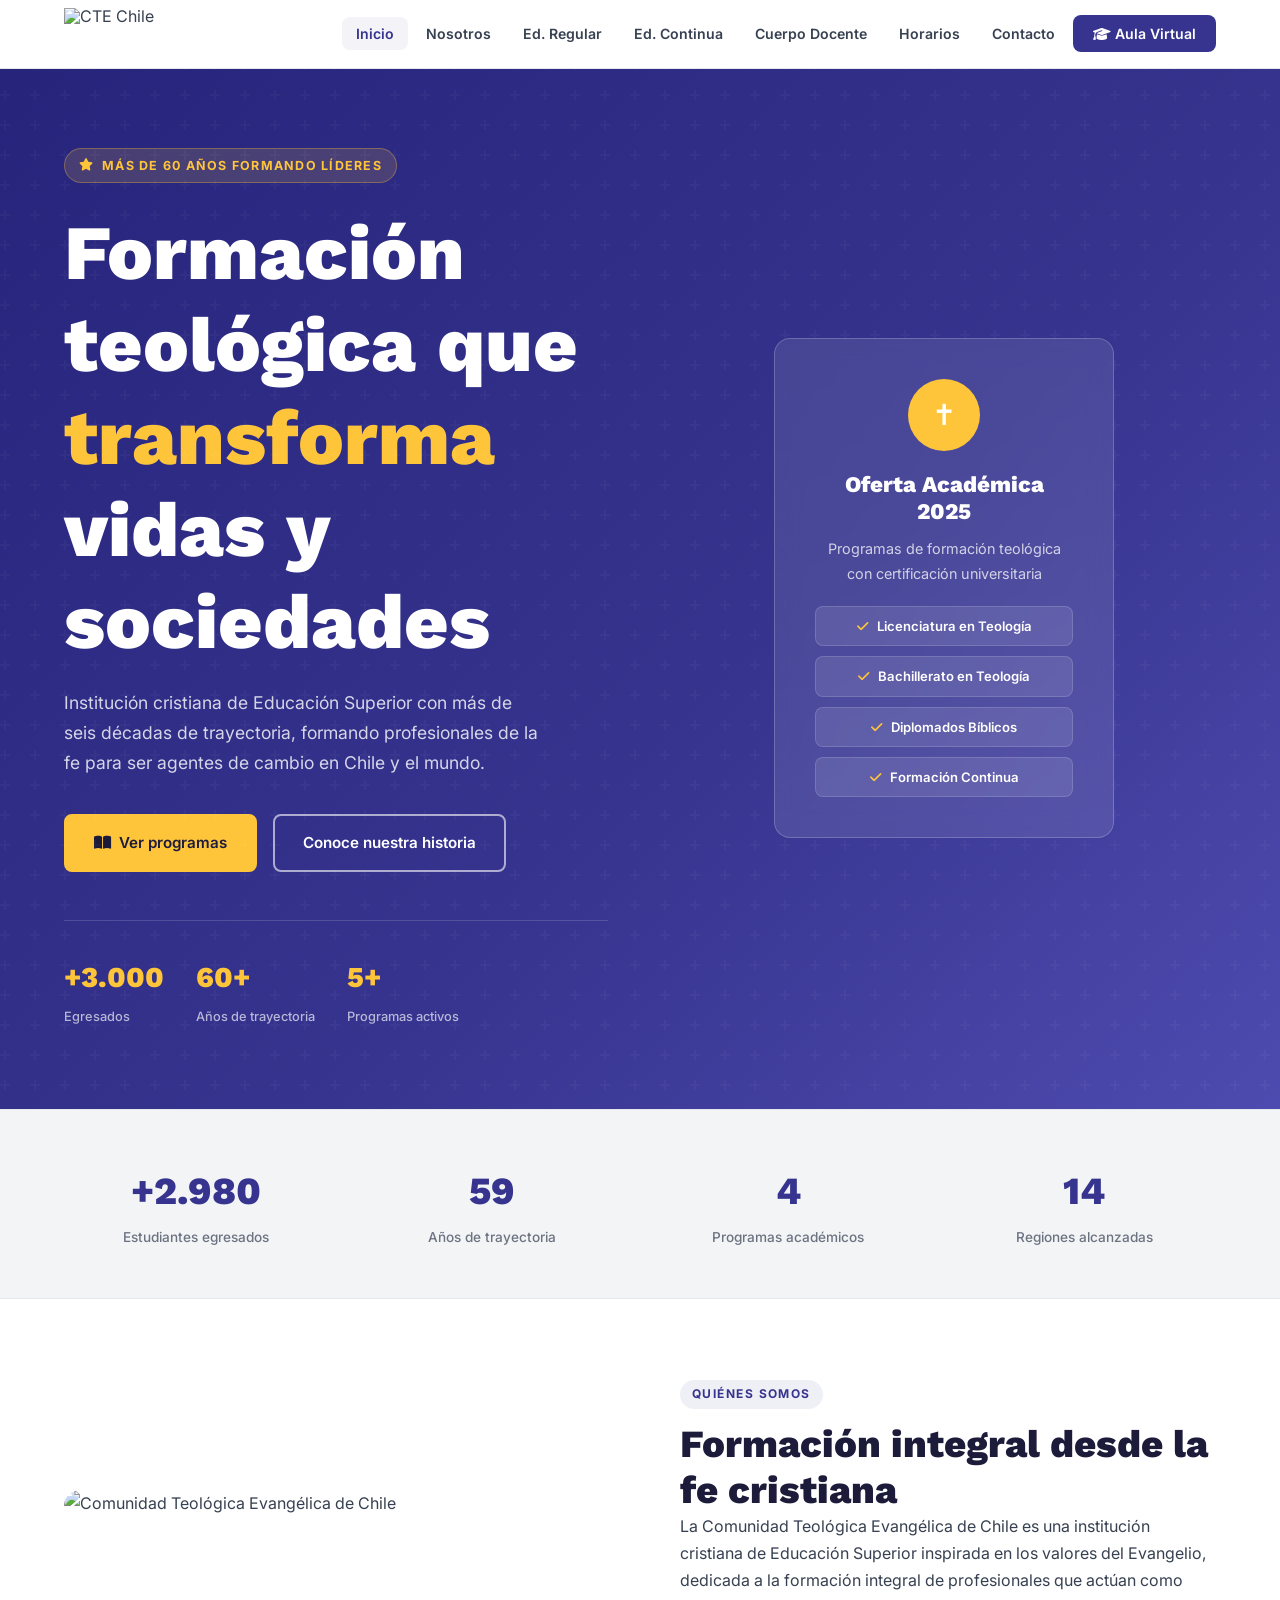
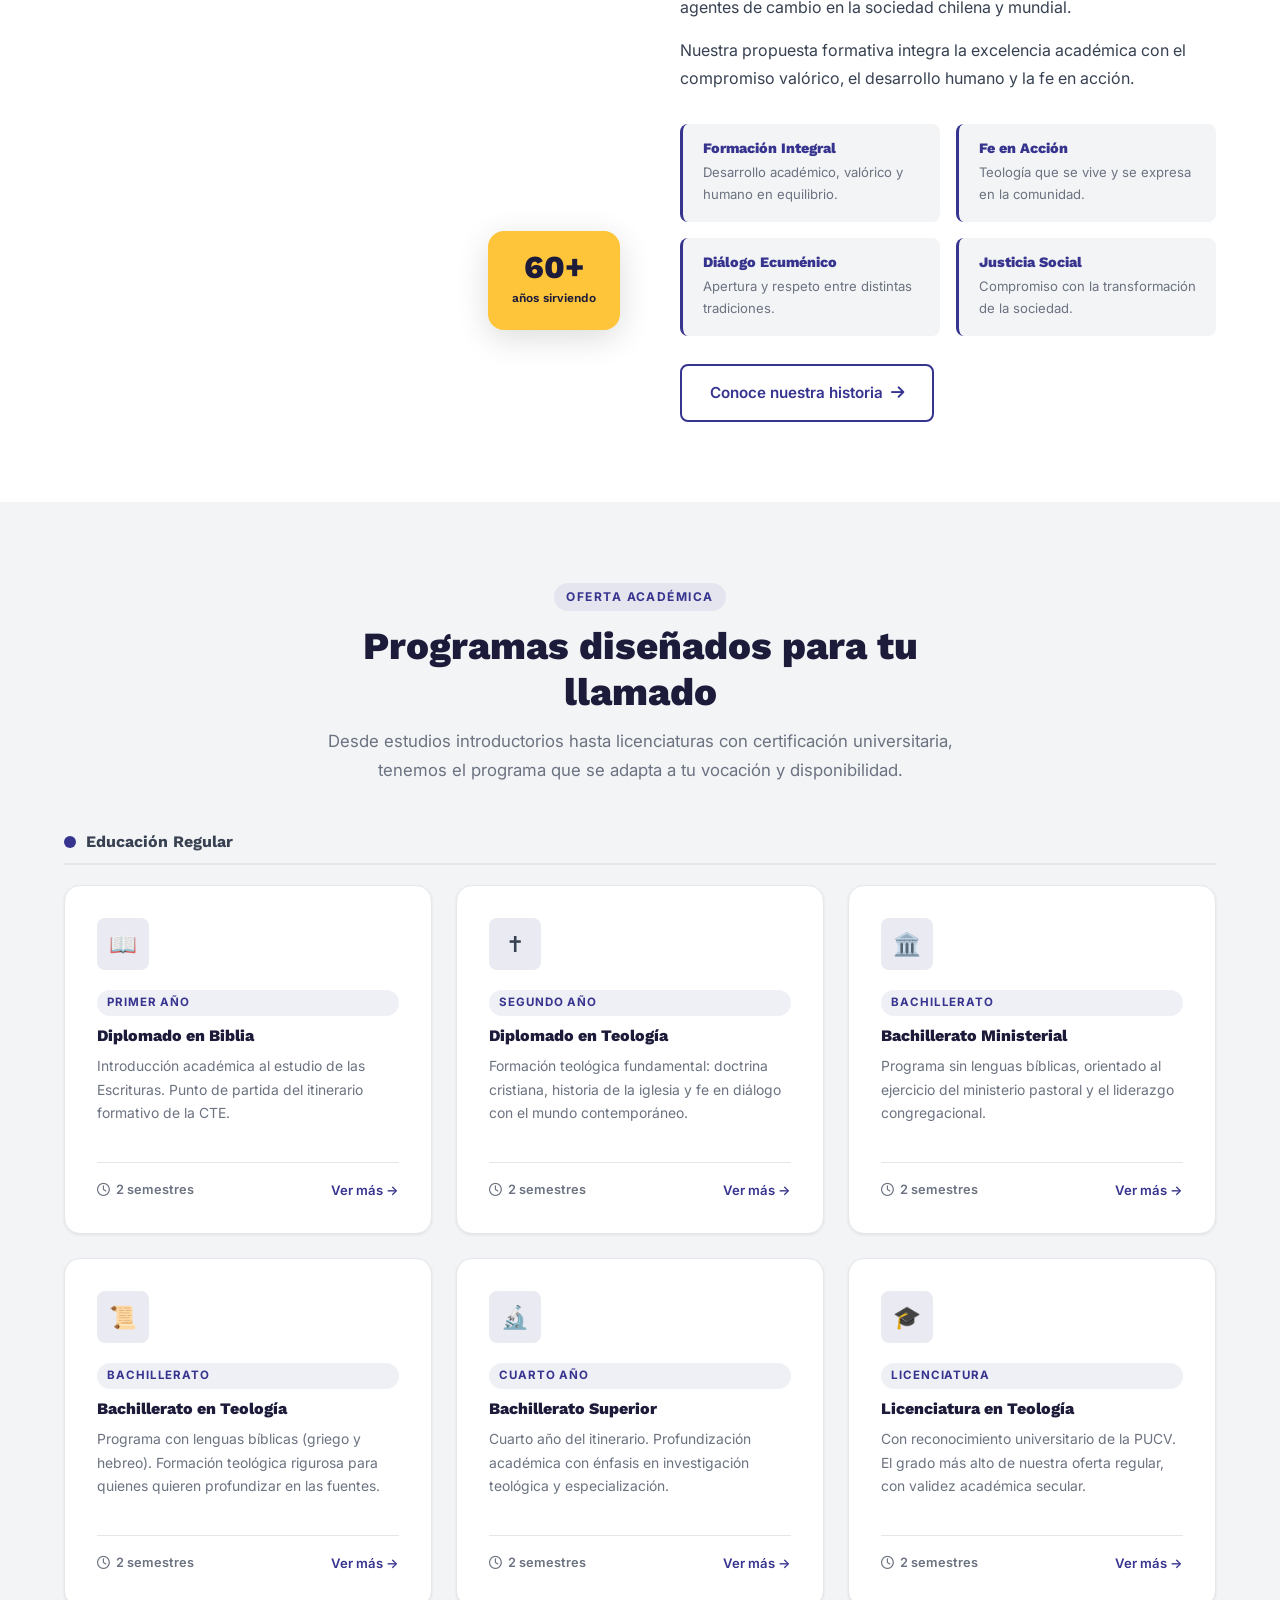
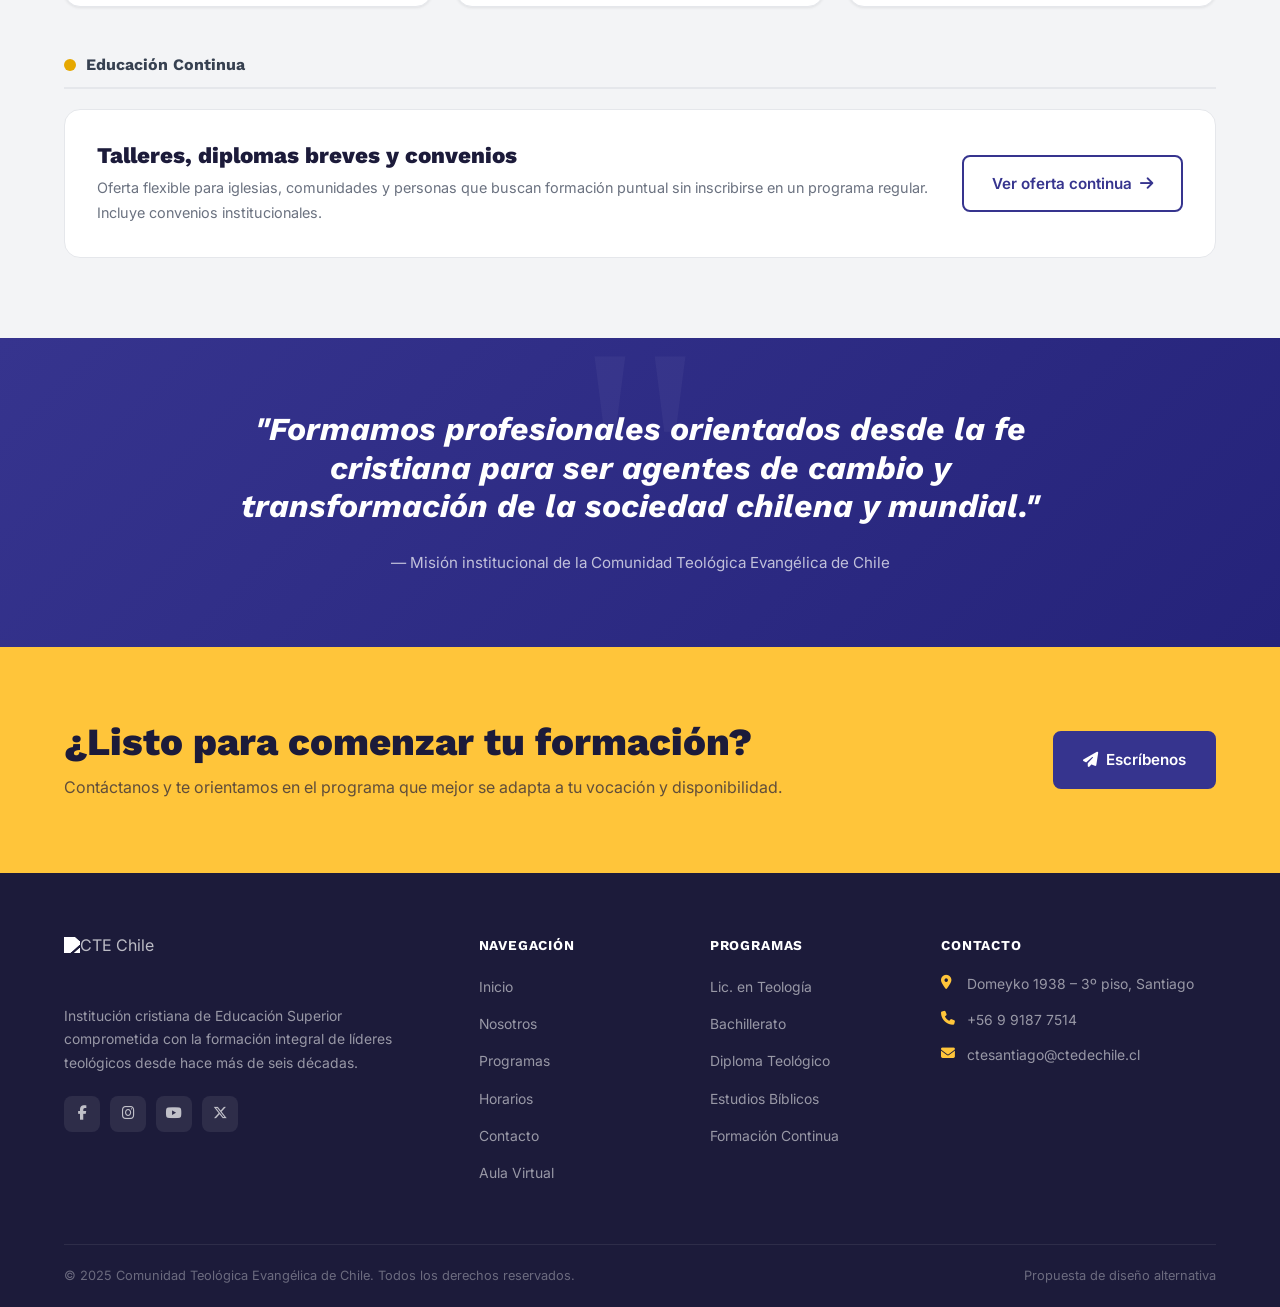
==== index.html @ 59718602 "Propuesta web CTE Chile — sitio completo multi-página" ====
<!DOCTYPE html>
<html lang="es">
<head>
  <meta charset="UTF-8">
  <meta name="viewport" content="width=device-width, initial-scale=1.0">
  <title>CTE Chile — Comunidad Teológica Evangélica de Chile</title>
  <meta name="description" content="Institución cristiana de Educación Superior con más de 60 años formando profesionales de la teología en Chile. Licenciaturas, bachilleratos y diplomados.">
  <link rel="preconnect" href="https://fonts.googleapis.com">
  <link rel="preconnect" href="https://fonts.gstatic.com" crossorigin>
  <link href="https://fonts.googleapis.com/css2?family=Work+Sans:wght@400;600;700;800&family=Inter:wght@400;500;600&display=swap" rel="stylesheet">
  <link rel="stylesheet" href="https://cdnjs.cloudflare.com/ajax/libs/font-awesome/6.5.0/css/all.min.css">
  <link rel="stylesheet" href="style.css">
</head>
<body>

  <!-- NAVBAR -->
  <nav class="navbar" id="navbar">
    <div class="container">
      <div class="navbar-inner">
        <a href="index.html" class="logo">
          <img src="https://ctedechile.cl/wp-content/uploads/2025/12/LOGO-CTE-HD-02.png" alt="CTE Chile" class="logo-img">
        </a>
        <ul class="nav-links" id="navLinks">
          <li><a href="index.html" class="active">Inicio</a></li>
          <li><a href="nosotros.html">Nosotros</a></li>
          <li><a href="programas.html">Ed. Regular</a></li>
          <li><a href="continua.html">Ed. Continua</a></li>
          <li><a href="docentes.html">Cuerpo Docente</a></li>
          <li><a href="horarios.html">Horarios</a></li>
          <li><a href="contacto.html">Contacto</a></li>
          <li><a href="#" class="nav-cta"><i class="fas fa-graduation-cap"></i> Aula Virtual</a></li>
        </ul>
        <button class="nav-toggle" id="navToggle" aria-label="Abrir menú">
          <span></span><span></span><span></span>
        </button>
      </div>
    </div>
  </nav>

  <!-- HERO -->
  <section class="hero">
    <div class="container">
      <div class="hero-inner">
        <div class="hero-content">
          <div class="hero-badge">
            <i class="fas fa-star"></i> Más de 60 años formando líderes
          </div>
          <h1>Formación teológica que <span>transforma</span> vidas y sociedades</h1>
          <p class="hero-desc">
            Institución cristiana de Educación Superior con más de seis décadas de trayectoria, formando profesionales de la fe para ser agentes de cambio en Chile y el mundo.
          </p>
          <div class="hero-actions">
            <a href="programas.html" class="btn btn-primary">
              <i class="fas fa-book-open"></i> Ver programas
            </a>
            <a href="nosotros.html" class="btn btn-outline">
              Conoce nuestra historia
            </a>
          </div>
          <div class="hero-stats">
            <div>
              <span class="hero-stat-value">+3.000</span>
              <span class="hero-stat-label">Egresados</span>
            </div>
            <div>
              <span class="hero-stat-value">60+</span>
              <span class="hero-stat-label">Años de trayectoria</span>
            </div>
            <div>
              <span class="hero-stat-value">5+</span>
              <span class="hero-stat-label">Programas activos</span>
            </div>
          </div>
        </div>
        <div class="hero-visual">
          <div class="hero-card">
            <div class="hero-card-icon">✝</div>
            <h3>Oferta Académica 2025</h3>
            <p>Programas de formación teológica con certificación universitaria</p>
            <div class="hero-card-programs">
              <span><i class="fas fa-check" style="color:var(--secondary);margin-right:6px"></i> Licenciatura en Teología</span>
              <span><i class="fas fa-check" style="color:var(--secondary);margin-right:6px"></i> Bachillerato en Teología</span>
              <span><i class="fas fa-check" style="color:var(--secondary);margin-right:6px"></i> Diplomados Bíblicos</span>
              <span><i class="fas fa-check" style="color:var(--secondary);margin-right:6px"></i> Formación Continua</span>
            </div>
          </div>
        </div>
      </div>
    </div>
  </section>

  <!-- STATS BAND -->
  <section class="stats-band">
    <div class="container">
      <div class="stats-grid">
        <div class="stat-item">
          <span class="stat-number" data-target="3000">0</span>
          <span class="stat-label">Estudiantes egresados</span>
        </div>
        <div class="stat-item">
          <span class="stat-number" data-target="60">0</span>
          <span class="stat-label">Años de trayectoria</span>
        </div>
        <div class="stat-item">
          <span class="stat-number" data-target="5">0</span>
          <span class="stat-label">Programas académicos</span>
        </div>
        <div class="stat-item">
          <span class="stat-number" data-target="15">0</span>
          <span class="stat-label">Regiones alcanzadas</span>
        </div>
      </div>
    </div>
  </section>

  <!-- NOSOTROS HOME -->
  <section class="section">
    <div class="container">
      <div class="about-grid">
        <div class="about-image">
          <img src="https://ctedechile.cl/wp-content/uploads/2024/07/1-copia.jpg" alt="Comunidad Teológica Evangélica de Chile" class="about-img-main">
          <div class="about-badge">
            <span>60+</span>
            <span>años sirviendo</span>
          </div>
        </div>
        <div class="about-content">
          <span class="section-label">Quiénes somos</span>
          <h2>Formación integral desde la fe cristiana</h2>
          <p>La Comunidad Teológica Evangélica de Chile es una institución cristiana de Educación Superior inspirada en los valores del Evangelio, dedicada a la formación integral de profesionales que actúan como agentes de cambio en la sociedad chilena y mundial.</p>
          <p>Nuestra propuesta formativa integra la excelencia académica con el compromiso valórico, el desarrollo humano y la fe en acción.</p>
          <div class="about-values">
            <div class="value-item">
              <h4>Formación Integral</h4>
              <p>Desarrollo académico, valórico y humano en equilibrio.</p>
            </div>
            <div class="value-item">
              <h4>Fe en Acción</h4>
              <p>Teología que se vive y se expresa en la comunidad.</p>
            </div>
            <div class="value-item">
              <h4>Diálogo Ecuménico</h4>
              <p>Apertura y respeto entre distintas tradiciones.</p>
            </div>
            <div class="value-item">
              <h4>Justicia Social</h4>
              <p>Compromiso con la transformación de la sociedad.</p>
            </div>
          </div>
          <a href="nosotros.html" class="btn btn-ghost" style="margin-top:28px">
            Conoce nuestra historia <i class="fas fa-arrow-right"></i>
          </a>
        </div>
      </div>
    </div>
  </section>

  <!-- PROGRAMAS HOME -->
  <section class="section programs-bg">
    <div class="container">
      <div class="section-header center">
        <span class="section-label">Oferta académica</span>
        <h2>Programas diseñados para tu llamado</h2>
        <p>Desde estudios introductorios hasta licenciaturas con certificación universitaria, tenemos el programa que se adapta a tu vocación y disponibilidad.</p>
      </div>
      <!-- Educación Regular -->
      <div style="display:flex;align-items:center;gap:10px;margin-bottom:20px;padding-bottom:12px;border-bottom:2px solid var(--gray-200)">
        <div style="width:12px;height:12px;background:var(--primary);border-radius:50%;flex-shrink:0"></div>
        <h3 style="font-size:1rem;font-weight:700;color:var(--gray-700);margin:0">Educación Regular</h3>
      </div>
      <div class="programs-grid" style="margin-bottom:48px">
        <div class="program-card">
          <div class="program-icon">📖</div>
          <span class="program-badge">Primer año</span>
          <h3>Diplomado en Biblia</h3>
          <p>Introducción académica al estudio de las Escrituras. Punto de partida del itinerario formativo de la CTE.</p>
          <div class="program-meta">
            <span class="program-duration"><i class="far fa-clock"></i> 2 semestres</span>
            <a href="programas.html" style="color:var(--primary);font-weight:600;font-size:.82rem">Ver más →</a>
          </div>
        </div>
        <div class="program-card">
          <div class="program-icon">✝</div>
          <span class="program-badge">Segundo año</span>
          <h3>Diplomado en Teología</h3>
          <p>Formación teológica fundamental: doctrina cristiana, historia de la iglesia y fe en diálogo con el mundo contemporáneo.</p>
          <div class="program-meta">
            <span class="program-duration"><i class="far fa-clock"></i> 2 semestres</span>
            <a href="programas.html" style="color:var(--primary);font-weight:600;font-size:.82rem">Ver más →</a>
          </div>
        </div>
        <div class="program-card">
          <div class="program-icon">🏛️</div>
          <span class="program-badge">Bachillerato</span>
          <h3>Bachillerato Ministerial</h3>
          <p>Programa sin lenguas bíblicas, orientado al ejercicio del ministerio pastoral y el liderazgo congregacional.</p>
          <div class="program-meta">
            <span class="program-duration"><i class="far fa-clock"></i> 2 semestres</span>
            <a href="programas.html" style="color:var(--primary);font-weight:600;font-size:.82rem">Ver más →</a>
          </div>
        </div>
        <div class="program-card">
          <div class="program-icon">📜</div>
          <span class="program-badge">Bachillerato</span>
          <h3>Bachillerato en Teología</h3>
          <p>Programa con lenguas bíblicas (griego y hebreo). Formación teológica rigurosa para quienes quieren profundizar en las fuentes.</p>
          <div class="program-meta">
            <span class="program-duration"><i class="far fa-clock"></i> 2 semestres</span>
            <a href="programas.html" style="color:var(--primary);font-weight:600;font-size:.82rem">Ver más →</a>
          </div>
        </div>
        <div class="program-card">
          <div class="program-icon">🔬</div>
          <span class="program-badge">Cuarto año</span>
          <h3>Bachillerato Superior</h3>
          <p>Cuarto año del itinerario. Profundización académica con énfasis en investigación teológica y especialización.</p>
          <div class="program-meta">
            <span class="program-duration"><i class="far fa-clock"></i> 2 semestres</span>
            <a href="programas.html" style="color:var(--primary);font-weight:600;font-size:.82rem">Ver más →</a>
          </div>
        </div>
        <div class="program-card">
          <div class="program-icon">🎓</div>
          <span class="program-badge">Licenciatura</span>
          <h3>Licenciatura en Teología</h3>
          <p>Con reconocimiento universitario de la PUCV. El grado más alto de nuestra oferta regular, con validez académica secular.</p>
          <div class="program-meta">
            <span class="program-duration"><i class="far fa-clock"></i> 2 semestres</span>
            <a href="programas.html" style="color:var(--primary);font-weight:600;font-size:.82rem">Ver más →</a>
          </div>
        </div>
      </div>

      <!-- Educación Continua -->
      <div style="display:flex;align-items:center;gap:10px;margin-bottom:20px;padding-bottom:12px;border-bottom:2px solid var(--gray-200)">
        <div style="width:12px;height:12px;background:var(--secondary-dark);border-radius:50%;flex-shrink:0"></div>
        <h3 style="font-size:1rem;font-weight:700;color:var(--gray-700);margin:0">Educación Continua</h3>
      </div>
      <div style="background:var(--white);border:1px solid var(--gray-200);border-radius:var(--radius-lg);padding:32px;display:flex;align-items:center;justify-content:space-between;gap:32px;flex-wrap:wrap">
        <div style="flex:1;min-width:240px">
          <h3 style="margin-bottom:8px">Talleres, diplomas breves y convenios</h3>
          <p style="color:var(--gray-500);font-size:.9rem;margin:0">Oferta flexible para iglesias, comunidades y personas que buscan formación puntual sin inscribirse en un programa regular. Incluye convenios institucionales.</p>
        </div>
        <a href="continua.html" class="btn btn-ghost" style="white-space:nowrap;flex-shrink:0">Ver oferta continua <i class="fas fa-arrow-right"></i></a>
      </div>
    </div>
  </section>

  <!-- MISSION STRIP -->
  <section class="mission-strip">
    <div class="container">
      <h2>"Formamos profesionales orientados desde la fe cristiana para ser agentes de cambio y transformación de la sociedad chilena y mundial."</h2>
      <p>— Misión institucional de la Comunidad Teológica Evangélica de Chile</p>
    </div>
  </section>

  <!-- CONTACT CTA -->
  <section class="contact-cta">
    <div class="container">
      <div class="contact-cta-inner">
        <div>
          <h2>¿Listo para comenzar tu formación?</h2>
          <p>Contáctanos y te orientamos en el programa que mejor se adapta a tu vocación y disponibilidad.</p>
        </div>
        <a href="contacto.html" class="btn btn-primary">
          <i class="fas fa-paper-plane"></i> Escríbenos
        </a>
      </div>
    </div>
  </section>

  <!-- FOOTER -->
  <footer class="footer">
    <div class="container">
      <div class="footer-grid">
        <div>
          <div class="footer-logo logo">
            <img src="https://ctedechile.cl/wp-content/uploads/2025/12/LOGO-CTE-HD-02.png" alt="CTE Chile" class="logo-img">
          </div>
          <p class="footer-desc">Institución cristiana de Educación Superior comprometida con la formación integral de líderes teológicos desde hace más de seis décadas.</p>
          <div class="footer-socials">
            <a href="#" aria-label="Facebook"><i class="fab fa-facebook-f"></i></a>
            <a href="#" aria-label="Instagram"><i class="fab fa-instagram"></i></a>
            <a href="#" aria-label="YouTube"><i class="fab fa-youtube"></i></a>
            <a href="#" aria-label="Twitter/X"><i class="fab fa-x-twitter"></i></a>
          </div>
        </div>
        <div>
          <h4>Navegación</h4>
          <ul class="footer-links">
            <li><a href="index.html">Inicio</a></li>
            <li><a href="nosotros.html">Nosotros</a></li>
            <li><a href="programas.html">Programas</a></li>
            <li><a href="horarios.html">Horarios</a></li>
          <li><a href="contacto.html">Contacto</a></li>
            <li><a href="#">Aula Virtual</a></li>
          </ul>
        </div>
        <div>
          <h4>Programas</h4>
          <ul class="footer-links">
            <li><a href="programas.html">Lic. en Teología</a></li>
            <li><a href="programas.html">Bachillerato</a></li>
            <li><a href="programas.html">Diploma Teológico</a></li>
            <li><a href="programas.html">Estudios Bíblicos</a></li>
            <li><a href="programas.html">Formación Continua</a></li>
          </ul>
        </div>
        <div>
          <h4>Contacto</h4>
          <ul class="footer-contact">
            <li><i class="fas fa-map-marker-alt"></i> Domeyko 1938 – 3º piso, Santiago</li>
            <li><i class="fas fa-phone"></i> +56 9 9187 7514</li>
            <li><i class="fas fa-envelope"></i> ctesantiago@ctedechile.cl</li>
          </ul>
        </div>
      </div>
      <div class="footer-bottom">
        <span>© 2025 Comunidad Teológica Evangélica de Chile. Todos los derechos reservados.</span>
        <span>Propuesta de diseño alternativa</span>
      </div>
    </div>
  </footer>

  <script src="script.js"></script>
</body>
</html>
---- style.css ----
/* ============================================================
   CTE Chile — Propuesta Alternativa de Diseño
   Paleta: Azul institucional + Amarillo + Neutros
   ============================================================ */

:root {
  --primary:     #36348E;
  --primary-dark:#25237a;
  --primary-light:#4e4bb0;
  --secondary:   #FFC53A;
  --secondary-dark:#e6a800;
  --accent:      #B7D8EF;
  --dark:        #1C1B3A;
  --gray-900:    #111827;
  --gray-700:    #374151;
  --gray-500:    #6B7280;
  --gray-200:    #E5E7EB;
  --gray-100:    #F3F4F6;
  --white:       #FFFFFF;
  --font-heading:'Work Sans', sans-serif;
  --font-body:   'Inter', sans-serif;
  --radius:      8px;
  --radius-lg:   16px;
  --shadow-sm:   0 1px 3px rgba(0,0,0,.08);
  --shadow:      0 4px 16px rgba(0,0,0,.10);
  --shadow-lg:   0 8px 32px rgba(0,0,0,.14);
  --transition:  .25s ease;
  --max-width:   1200px;
}

/* ── Reset ── */
*, *::before, *::after { box-sizing: border-box; margin: 0; padding: 0; }
html { scroll-behavior: smooth; font-size: 16px; }
body {
  font-family: var(--font-body);
  color: var(--gray-700);
  line-height: 1.7;
  background: var(--white);
}
img { display: block; max-width: 100%; height: auto; }
a { color: inherit; text-decoration: none; }
ul { list-style: none; }

/* ── Typography ── */
h1, h2, h3, h4 {
  font-family: var(--font-heading);
  font-weight: 800;
  color: var(--dark);
  line-height: 1.2;
}
h1 { font-size: clamp(2.8rem, 6vw, 4.8rem); }
h2 { font-size: clamp(1.6rem, 3.5vw, 2.4rem); }
h3 { font-size: clamp(1.1rem, 2vw, 1.4rem); }

p { margin-bottom: 1rem; }
p:last-child { margin-bottom: 0; }

/* ── Layout ── */
.container {
  width: 90%;
  max-width: var(--max-width);
  margin-inline: auto;
}
.section { padding: 80px 0; }
.section-sm { padding: 48px 0; }
.section-label {
  display: inline-block;
  font-size: .75rem;
  font-weight: 700;
  letter-spacing: .12em;
  text-transform: uppercase;
  color: var(--primary);
  background: rgba(54,52,142,.08);
  padding: 4px 12px;
  border-radius: 99px;
  margin-bottom: 12px;
}
.section-header { max-width: 640px; margin-bottom: 48px; }
.section-header.center { text-align: center; margin-inline: auto; }
.section-header p { color: var(--gray-500); font-size: 1.05rem; margin-top: 12px; }

/* ── Buttons ── */
.btn {
  display: inline-flex;
  align-items: center;
  gap: 8px;
  padding: 14px 28px;
  border-radius: var(--radius);
  font-family: var(--font-body);
  font-weight: 600;
  font-size: .95rem;
  cursor: pointer;
  border: 2px solid transparent;
  transition: var(--transition);
  text-decoration: none;
}
.btn-primary {
  background: var(--secondary);
  color: var(--dark);
  border-color: var(--secondary);
}
.btn-primary:hover {
  background: var(--secondary-dark);
  border-color: var(--secondary-dark);
  transform: translateY(-2px);
  box-shadow: var(--shadow);
}
.btn-outline {
  background: transparent;
  color: var(--white);
  border-color: rgba(255,255,255,.6);
}
.btn-outline:hover {
  background: rgba(255,255,255,.1);
  border-color: var(--white);
}
.btn-ghost {
  background: transparent;
  color: var(--primary);
  border-color: var(--primary);
}
.btn-ghost:hover {
  background: var(--primary);
  color: var(--white);
}

/* ── Logo imagen ── */
.logo-img { height: 52px; width: auto; display: block; }
.footer .logo-img { filter: brightness(0) invert(1); height: 52px; }

/* ── Navbar ── */
.navbar {
  position: fixed;
  top: 0; left: 0; right: 0;
  z-index: 1000;
  background: var(--white);
  border-bottom: 1px solid var(--gray-200);
  transition: box-shadow var(--transition);
}
.navbar.scrolled { box-shadow: var(--shadow); }
.navbar-inner {
  display: flex;
  align-items: center;
  justify-content: space-between;
  height: 68px;
  gap: 24px;
}
.logo {
  display: flex;
  flex-direction: column;
  line-height: 1.1;
}
.logo-abbr {
  font-family: var(--font-heading);
  font-weight: 800;
  font-size: 1.3rem;
  color: var(--primary);
}
.logo-full {
  font-size: .65rem;
  font-weight: 600;
  color: var(--gray-500);
  letter-spacing: .04em;
}
.nav-links {
  display: flex;
  align-items: center;
  gap: 4px;
}
.nav-links a {
  font-size: .88rem;
  font-weight: 600;
  color: var(--gray-700);
  padding: 8px 14px;
  border-radius: var(--radius);
  transition: var(--transition);
  position: relative;
}
.nav-links a:hover,
.nav-links a.active {
  color: var(--primary);
  background: rgba(54,52,142,.06);
}
.nav-cta {
  background: var(--primary);
  color: var(--white) !important;
  padding: 10px 20px !important;
  border-radius: var(--radius) !important;
}
.nav-cta:hover {
  background: var(--primary-dark) !important;
}
.nav-toggle {
  display: none;
  flex-direction: column;
  gap: 5px;
  cursor: pointer;
  padding: 4px;
  background: none;
  border: none;
}
.nav-toggle span {
  display: block;
  width: 24px;
  height: 2px;
  background: var(--dark);
  border-radius: 2px;
  transition: var(--transition);
}

/* ── Hero ── */
.hero {
  min-height: 100vh;
  display: flex;
  align-items: center;
  background: linear-gradient(135deg, var(--primary-dark) 0%, var(--primary) 60%, var(--primary-light) 100%);
  position: relative;
  overflow: hidden;
  padding-top: 68px;
}
.hero::before {
  content: '';
  position: absolute;
  inset: 0;
  background: url("data:image/svg+xml,%3Csvg width='60' height='60' viewBox='0 0 60 60' xmlns='http://www.w3.org/2000/svg'%3E%3Cg fill='none' fill-rule='evenodd'%3E%3Cg fill='%23ffffff' fill-opacity='0.03'%3E%3Cpath d='M36 34v-4h-2v4h-4v2h4v4h2v-4h4v-2h-4zm0-30V0h-2v4h-4v2h4v4h2V6h4V4h-4zM6 34v-4H4v4H0v2h4v4h2v-4h4v-2H6zM6 4V0H4v4H0v2h4v4h2V6h4V4H6z'/%3E%3C/g%3E%3C/g%3E%3C/svg%3E");
}
.hero-inner {
  display: grid;
  grid-template-columns: 1fr 1fr;
  gap: 64px;
  align-items: center;
  padding: 80px 0;
}
.hero-badge {
  display: inline-flex;
  align-items: center;
  gap: 8px;
  background: rgba(255,197,58,.15);
  border: 1px solid rgba(255,197,58,.3);
  color: var(--secondary);
  font-size: .78rem;
  font-weight: 700;
  letter-spacing: .1em;
  text-transform: uppercase;
  padding: 6px 14px;
  border-radius: 99px;
  margin-bottom: 24px;
}
.hero h1 { color: var(--white); margin-bottom: 20px; }
.hero h1 span { color: var(--secondary); }
.hero-desc {
  color: rgba(255,255,255,.8);
  font-size: 1.1rem;
  margin-bottom: 36px;
  max-width: 480px;
}
.hero-actions { display: flex; gap: 16px; flex-wrap: wrap; }
.hero-stats {
  display: flex;
  gap: 32px;
  margin-top: 48px;
  padding-top: 32px;
  border-top: 1px solid rgba(255,255,255,.15);
}
.hero-stat-value {
  font-family: var(--font-heading);
  font-weight: 800;
  font-size: 1.8rem;
  color: var(--secondary);
  display: block;
}
.hero-stat-label {
  font-size: .8rem;
  color: rgba(255,255,255,.65);
  font-weight: 500;
}
.hero-visual {
  display: flex;
  justify-content: center;
  align-items: center;
}
.hero-card {
  background: rgba(255,255,255,.1);
  backdrop-filter: blur(12px);
  border: 1px solid rgba(255,255,255,.2);
  border-radius: var(--radius-lg);
  padding: 40px;
  text-align: center;
  color: var(--white);
  max-width: 340px;
  width: 100%;
}
.hero-card-icon {
  width: 72px;
  height: 72px;
  background: var(--secondary);
  border-radius: 50%;
  display: flex;
  align-items: center;
  justify-content: center;
  margin: 0 auto 20px;
  font-size: 1.8rem;
}
.hero-card h3 { color: var(--white); margin-bottom: 12px; }
.hero-card p { color: rgba(255,255,255,.75); font-size: .9rem; }
.hero-card-programs {
  display: flex;
  flex-direction: column;
  gap: 10px;
  margin-top: 20px;
}
.hero-card-programs span {
  background: rgba(255,255,255,.1);
  padding: 8px 14px;
  border-radius: var(--radius);
  font-size: .82rem;
  font-weight: 600;
  border: 1px solid rgba(255,255,255,.15);
}

/* ── Stats band ── */
.stats-band {
  background: var(--gray-100);
  padding: 48px 0;
  border-top: 1px solid var(--gray-200);
  border-bottom: 1px solid var(--gray-200);
}
.stats-grid {
  display: grid;
  grid-template-columns: repeat(4, 1fr);
  gap: 32px;
  text-align: center;
}
.stat-item {}
.stat-number {
  font-family: var(--font-heading);
  font-weight: 800;
  font-size: 2.4rem;
  color: var(--primary);
  display: block;
}
.stat-label { font-size: .85rem; color: var(--gray-500); font-weight: 500; }

/* ── About / Nosotros ── */
.about-grid {
  display: grid;
  grid-template-columns: 1fr 1fr;
  gap: 80px;
  align-items: center;
}
.about-image {
  position: relative;
}
.about-img-main {
  width: 100%;
  border-radius: var(--radius-lg);
  object-fit: cover;
  height: 420px;
  display: block;
}
.about-badge {
  position: absolute;
  bottom: -20px;
  right: -20px;
  background: var(--secondary);
  color: var(--dark);
  padding: 20px 24px;
  border-radius: var(--radius-lg);
  font-family: var(--font-heading);
  font-weight: 800;
  box-shadow: var(--shadow-lg);
  text-align: center;
}
.about-badge span:first-child {
  display: block;
  font-size: 2rem;
  line-height: 1;
}
.about-badge span:last-child { font-size: .75rem; font-weight: 600; }
.about-values {
  display: grid;
  grid-template-columns: 1fr 1fr;
  gap: 16px;
  margin-top: 32px;
}
.value-item {
  background: var(--gray-100);
  padding: 16px 20px;
  border-radius: var(--radius);
  border-left: 3px solid var(--primary);
}
.value-item h4 {
  font-size: .9rem;
  color: var(--primary);
  margin-bottom: 4px;
}
.value-item p { font-size: .82rem; color: var(--gray-500); margin: 0; }

/* ── Programs ── */
.programs-bg { background: var(--gray-100); }
.programs-grid {
  display: grid;
  grid-template-columns: repeat(3, 1fr);
  gap: 24px;
}
.program-card {
  background: var(--white);
  border-radius: var(--radius-lg);
  padding: 32px;
  box-shadow: var(--shadow-sm);
  border: 1px solid var(--gray-200);
  transition: var(--transition);
  display: flex;
  flex-direction: column;
}
.program-card:hover {
  box-shadow: var(--shadow-lg);
  transform: translateY(-4px);
  border-color: var(--primary);
}
.program-icon {
  width: 52px;
  height: 52px;
  background: rgba(54,52,142,.1);
  border-radius: var(--radius);
  display: flex;
  align-items: center;
  justify-content: center;
  font-size: 1.4rem;
  margin-bottom: 20px;
}
.program-badge {
  font-size: .72rem;
  font-weight: 700;
  letter-spacing: .08em;
  text-transform: uppercase;
  color: var(--primary);
  background: rgba(54,52,142,.08);
  padding: 3px 10px;
  border-radius: 99px;
  display: inline-block;
  margin-bottom: 10px;
}
.program-card h3 { font-size: 1rem; margin-bottom: 10px; }
.program-card p { font-size: .87rem; color: var(--gray-500); flex: 1; }
.program-meta {
  margin-top: 20px;
  padding-top: 16px;
  border-top: 1px solid var(--gray-200);
  display: flex;
  align-items: center;
  justify-content: space-between;
  font-size: .8rem;
  color: var(--gray-500);
}
.program-duration {
  display: flex;
  align-items: center;
  gap: 6px;
  font-weight: 600;
}

/* ── Mission strip ── */
.mission-strip {
  background: linear-gradient(135deg, var(--primary) 0%, var(--primary-dark) 100%);
  padding: 72px 0;
  text-align: center;
  position: relative;
  overflow: hidden;
}
.mission-strip::before {
  content: '"';
  position: absolute;
  top: -40px;
  left: 50%;
  transform: translateX(-50%);
  font-size: 20rem;
  color: rgba(255,255,255,.04);
  font-family: Georgia, serif;
  line-height: 1;
}
.mission-strip h2 {
  color: var(--white);
  font-size: clamp(1.3rem, 3vw, 2rem);
  max-width: 800px;
  margin: 0 auto 24px;
  font-weight: 700;
  font-style: italic;
  position: relative;
}
.mission-strip p {
  color: rgba(255,255,255,.7);
  font-size: .95rem;
  position: relative;
}

/* ── Contact CTA ── */
.contact-cta {
  background: var(--secondary);
  padding: 72px 0;
}
.contact-cta-inner {
  display: flex;
  align-items: center;
  justify-content: space-between;
  gap: 32px;
}
.contact-cta h2 { color: var(--dark); margin-bottom: 8px; }
.contact-cta p { color: rgba(28,27,58,.7); margin: 0; }
.contact-cta .btn-primary {
  background: var(--primary);
  border-color: var(--primary);
  color: var(--white);
  white-space: nowrap;
  flex-shrink: 0;
}
.contact-cta .btn-primary:hover {
  background: var(--primary-dark);
  border-color: var(--primary-dark);
}

/* ── Footer ── */
.footer {
  background: var(--dark);
  color: rgba(255,255,255,.7);
  padding: 64px 0 0;
}
.footer-grid {
  display: grid;
  grid-template-columns: 2fr 1fr 1fr 1.5fr;
  gap: 48px;
  padding-bottom: 48px;
}
.footer-logo .logo-abbr { color: var(--secondary); font-size: 1.6rem; }
.footer-logo .logo-full { color: rgba(255,255,255,.5); }
.footer-desc {
  font-size: .87rem;
  line-height: 1.7;
  margin-top: 16px;
  color: rgba(255,255,255,.55);
}
.footer-socials {
  display: flex;
  gap: 10px;
  margin-top: 20px;
}
.footer-socials a {
  width: 36px;
  height: 36px;
  background: rgba(255,255,255,.08);
  border-radius: var(--radius);
  display: flex;
  align-items: center;
  justify-content: center;
  font-size: .9rem;
  transition: var(--transition);
}
.footer-socials a:hover {
  background: var(--secondary);
  color: var(--dark);
}
.footer h4 {
  color: var(--white);
  font-size: .85rem;
  font-weight: 700;
  letter-spacing: .06em;
  text-transform: uppercase;
  margin-bottom: 20px;
}
.footer-links li { margin-bottom: 10px; }
.footer-links a {
  font-size: .87rem;
  color: rgba(255,255,255,.55);
  transition: var(--transition);
}
.footer-links a:hover { color: var(--secondary); }
.footer-contact li {
  display: flex;
  gap: 10px;
  font-size: .87rem;
  margin-bottom: 12px;
  color: rgba(255,255,255,.55);
}
.footer-contact i { color: var(--secondary); width: 16px; margin-top: 3px; flex-shrink: 0; }
.footer-bottom {
  border-top: 1px solid rgba(255,255,255,.08);
  padding: 20px 0;
  display: flex;
  align-items: center;
  justify-content: space-between;
  font-size: .8rem;
  color: rgba(255,255,255,.35);
}

/* ── Inner page hero ── */
.page-hero {
  background: linear-gradient(135deg, var(--primary-dark) 0%, var(--primary) 100%);
  padding: 120px 0 64px;
  text-align: center;
  position: relative;
  overflow: hidden;
}
.page-hero::before {
  content: '';
  position: absolute;
  inset: 0;
  background: url("data:image/svg+xml,%3Csvg width='60' height='60' viewBox='0 0 60 60' xmlns='http://www.w3.org/2000/svg'%3E%3Cg fill='none' fill-rule='evenodd'%3E%3Cg fill='%23ffffff' fill-opacity='0.03'%3E%3Cpath d='M36 34v-4h-2v4h-4v2h4v4h2v-4h4v-2h-4zm0-30V0h-2v4h-4v2h4v4h2V6h4V4h-4zM6 34v-4H4v4H0v2h4v4h2v-4h4v-2H6zM6 4V0H4v4H0v2h4v4h2V6h4V4H6z'/%3E%3C/g%3E%3C/g%3E%3C/svg%3E");
}
.page-hero h1 { color: var(--white); position: relative; }
.page-hero p { color: rgba(255,255,255,.75); max-width: 560px; margin: 16px auto 0; position: relative; }
.breadcrumb {
  display: flex;
  align-items: center;
  justify-content: center;
  gap: 8px;
  font-size: .82rem;
  color: rgba(255,255,255,.5);
  margin-bottom: 16px;
  position: relative;
}
.breadcrumb a { color: var(--secondary); }
.breadcrumb span { color: rgba(255,255,255,.3); }

/* ── Contacto form ── */
.contact-grid {
  display: grid;
  grid-template-columns: 1fr 1.6fr;
  gap: 64px;
  align-items: start;
}
.contact-info-item {
  display: flex;
  gap: 16px;
  margin-bottom: 28px;
}
.contact-info-icon {
  width: 44px;
  height: 44px;
  background: rgba(54,52,142,.1);
  border-radius: var(--radius);
  display: flex;
  align-items: center;
  justify-content: center;
  color: var(--primary);
  flex-shrink: 0;
}
.contact-info-icon i { font-size: 1rem; }
.contact-info-text h4 { font-size: .9rem; color: var(--dark); margin-bottom: 4px; }
.contact-info-text p { font-size: .87rem; color: var(--gray-500); margin: 0; }
.form-card {
  background: var(--white);
  border-radius: var(--radius-lg);
  padding: 40px;
  box-shadow: var(--shadow-lg);
  border: 1px solid var(--gray-200);
}
.form-row { display: grid; grid-template-columns: 1fr 1fr; gap: 16px; }
.form-group { margin-bottom: 20px; }
.form-group label {
  display: block;
  font-size: .83rem;
  font-weight: 600;
  color: var(--gray-700);
  margin-bottom: 6px;
}
.form-group input,
.form-group select,
.form-group textarea {
  width: 100%;
  padding: 12px 16px;
  border: 1.5px solid var(--gray-200);
  border-radius: var(--radius);
  font-family: var(--font-body);
  font-size: .9rem;
  color: var(--gray-900);
  background: var(--white);
  transition: var(--transition);
  outline: none;
}
.form-group input:focus,
.form-group select:focus,
.form-group textarea:focus {
  border-color: var(--primary);
  box-shadow: 0 0 0 3px rgba(54,52,142,.1);
}
.form-group textarea { resize: vertical; min-height: 130px; }
.form-submit { width: 100%; justify-content: center; }

/* ── Nosotros page extras ── */
.team-grid {
  display: grid;
  grid-template-columns: repeat(3, 1fr);
  gap: 24px;
}
.team-card {
  text-align: center;
  padding: 32px 24px;
  background: var(--white);
  border-radius: var(--radius-lg);
  border: 1px solid var(--gray-200);
  transition: var(--transition);
}
.team-card:hover {
  box-shadow: var(--shadow);
  border-color: var(--accent);
}
.team-avatar {
  width: 80px;
  height: 80px;
  background: linear-gradient(135deg, var(--primary), var(--primary-light));
  border-radius: 50%;
  display: flex;
  align-items: center;
  justify-content: center;
  color: var(--white);
  font-size: 1.6rem;
  margin: 0 auto 16px;
}
.team-card h3 { font-size: 1rem; margin-bottom: 4px; }
.team-card p { font-size: .82rem; color: var(--gray-500); margin: 0; }
.team-role {
  font-size: .75rem;
  font-weight: 700;
  color: var(--primary);
  background: rgba(54,52,142,.08);
  padding: 3px 10px;
  border-radius: 99px;
  display: inline-block;
  margin-bottom: 8px;
}
.history-timeline {
  position: relative;
  padding-left: 32px;
}
.history-timeline::before {
  content: '';
  position: absolute;
  left: 10px;
  top: 0; bottom: 0;
  width: 2px;
  background: var(--gray-200);
}
.timeline-item {
  position: relative;
  margin-bottom: 36px;
}
.timeline-item::before {
  content: '';
  position: absolute;
  left: -26px;
  top: 6px;
  width: 12px;
  height: 12px;
  background: var(--primary);
  border-radius: 50%;
  border: 2px solid var(--white);
  box-shadow: 0 0 0 2px var(--primary);
}
.timeline-year {
  font-family: var(--font-heading);
  font-weight: 800;
  font-size: .85rem;
  color: var(--secondary-dark);
  letter-spacing: .05em;
  display: block;
  margin-bottom: 4px;
}
.timeline-item h4 { margin-bottom: 4px; }
.timeline-item p { font-size: .87rem; color: var(--gray-500); margin: 0; }

/* ── Responsive ── */
@media (max-width: 1024px) {
  .programs-grid { grid-template-columns: repeat(2, 1fr); }
  .footer-grid { grid-template-columns: 1fr 1fr; gap: 32px; }
  .stats-grid { grid-template-columns: repeat(2, 1fr); }
  .team-grid { grid-template-columns: repeat(2, 1fr); }
}
@media (max-width: 768px) {
  .section { padding: 56px 0; }
  .nav-links { display: none; flex-direction: column; position: absolute; top: 68px; left: 0; right: 0; background: var(--white); padding: 16px; border-bottom: 1px solid var(--gray-200); box-shadow: var(--shadow); gap: 4px; }
  .nav-links.open { display: flex; }
  .nav-toggle { display: flex; }
  .hero-inner { grid-template-columns: 1fr; gap: 40px; text-align: center; }
  .hero-actions { justify-content: center; }
  .hero-stats { justify-content: center; gap: 24px; }
  .hero-visual { display: none; }
  .about-grid { grid-template-columns: 1fr; gap: 40px; }
  .about-badge { right: 0; }
  .programs-grid { grid-template-columns: 1fr; }
  .contact-cta-inner { flex-direction: column; text-align: center; }
  .footer-grid { grid-template-columns: 1fr; }
  .contact-grid { grid-template-columns: 1fr; }
  .form-row { grid-template-columns: 1fr; }
  .team-grid { grid-template-columns: 1fr 1fr; }
  .footer-bottom { flex-direction: column; gap: 8px; text-align: center; }
  .about-values { grid-template-columns: 1fr; }
  .stats-grid { grid-template-columns: repeat(2, 1fr); gap: 20px; }
}
@media (max-width: 480px) {
  .hero-stats { flex-direction: column; gap: 16px; }
  .team-grid { grid-template-columns: 1fr; }
  .stats-grid { grid-template-columns: 1fr 1fr; }
}
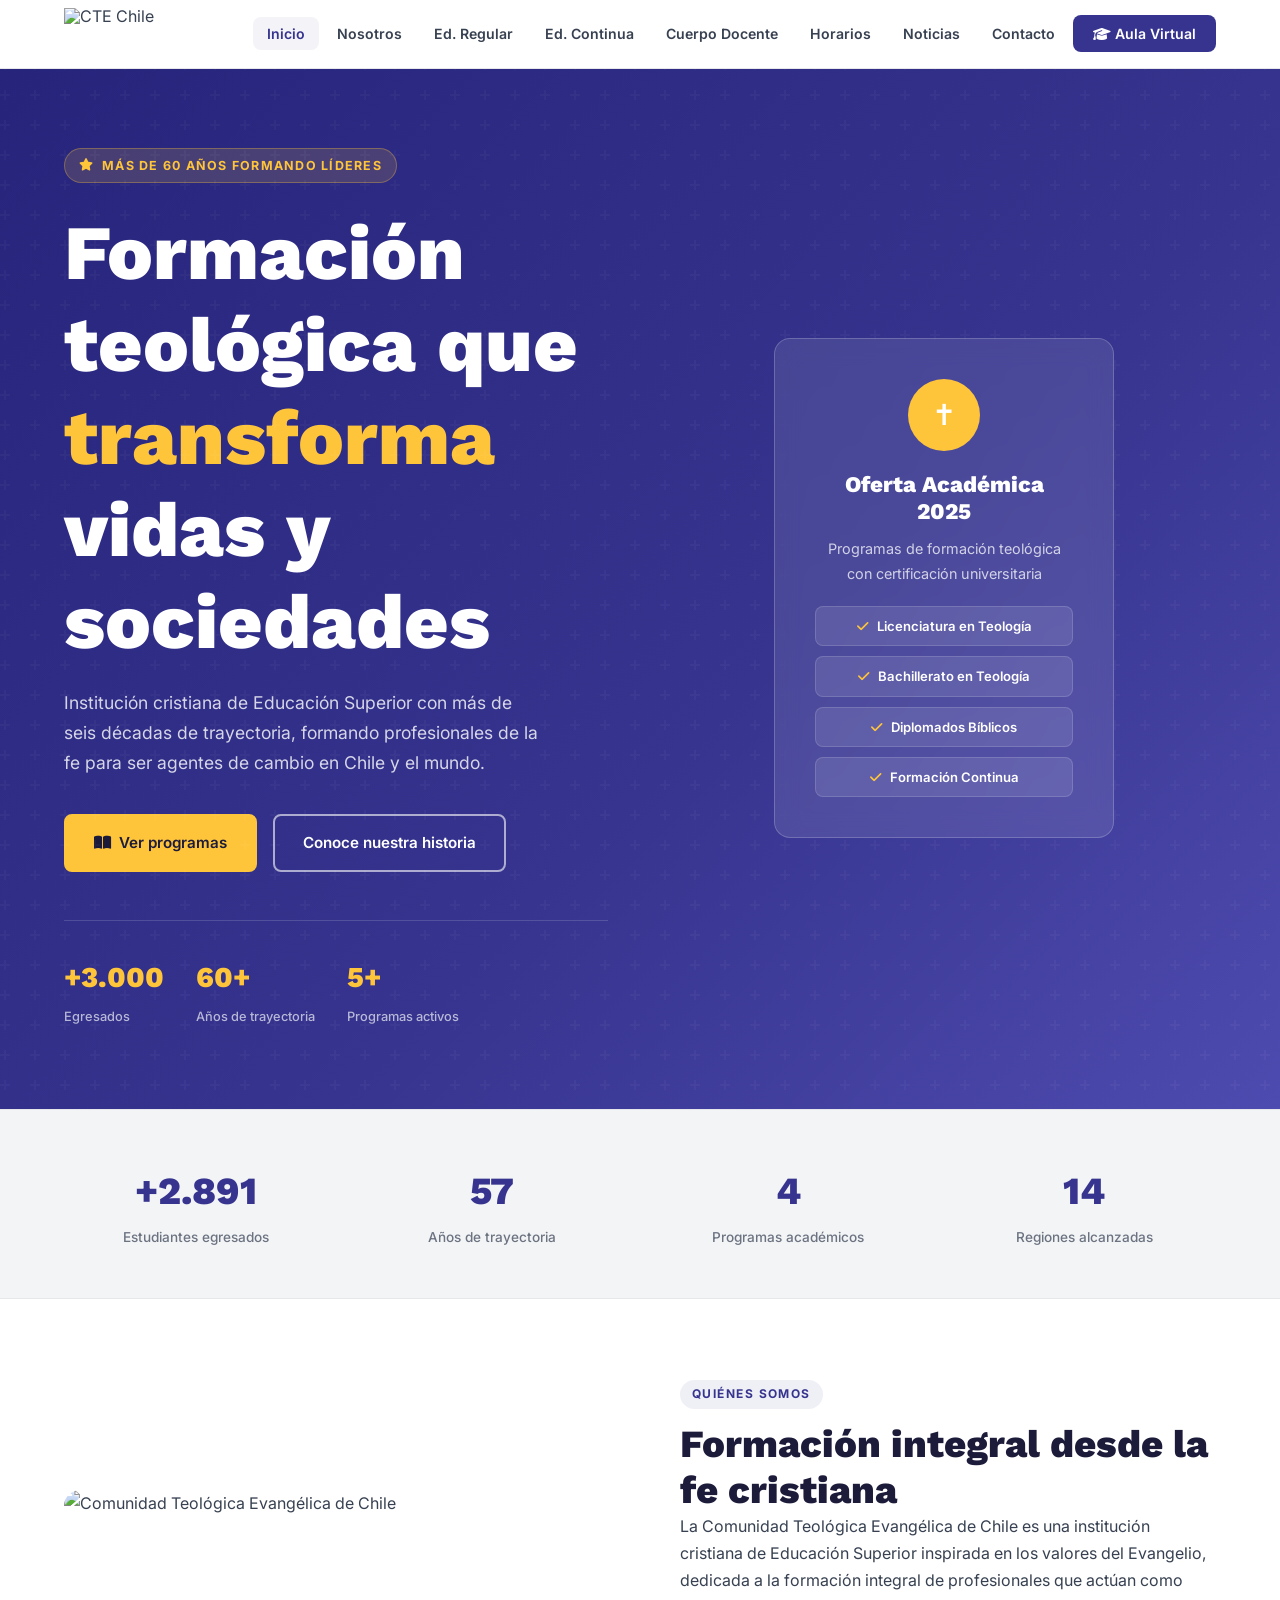
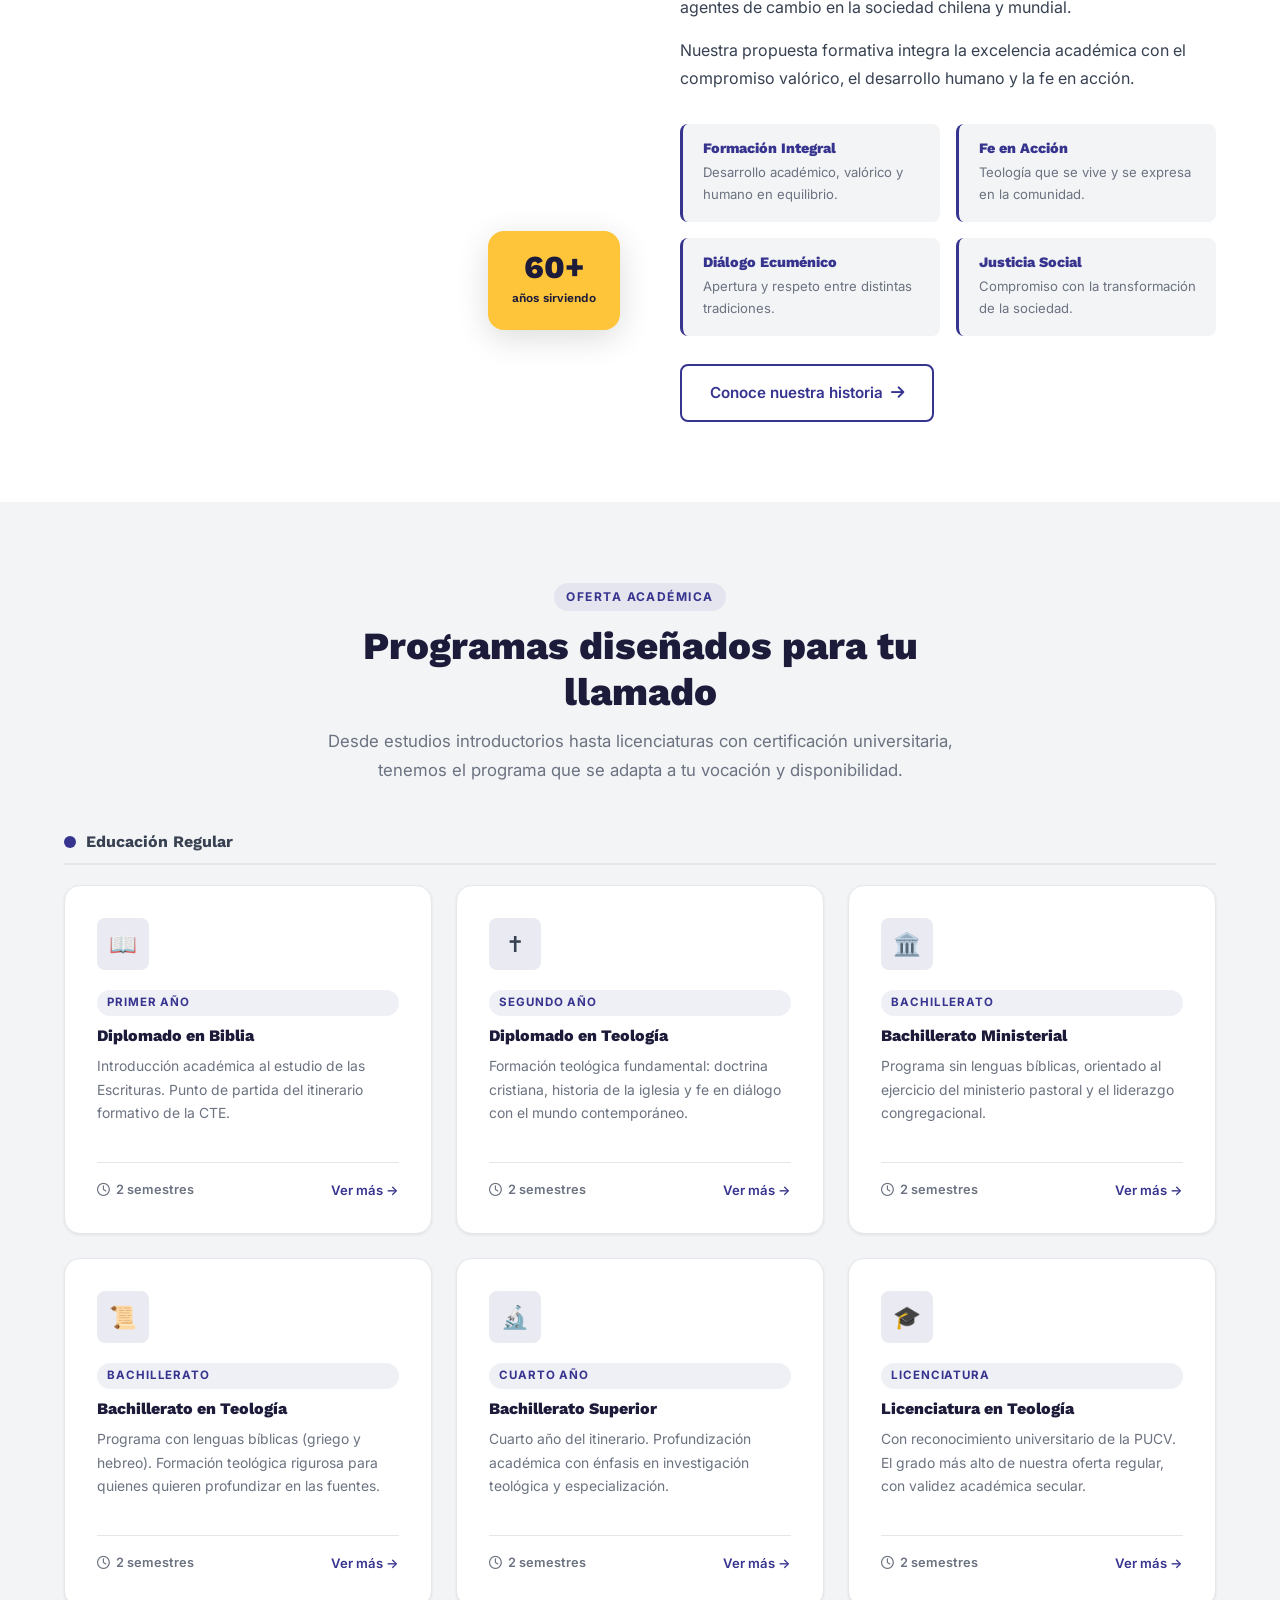
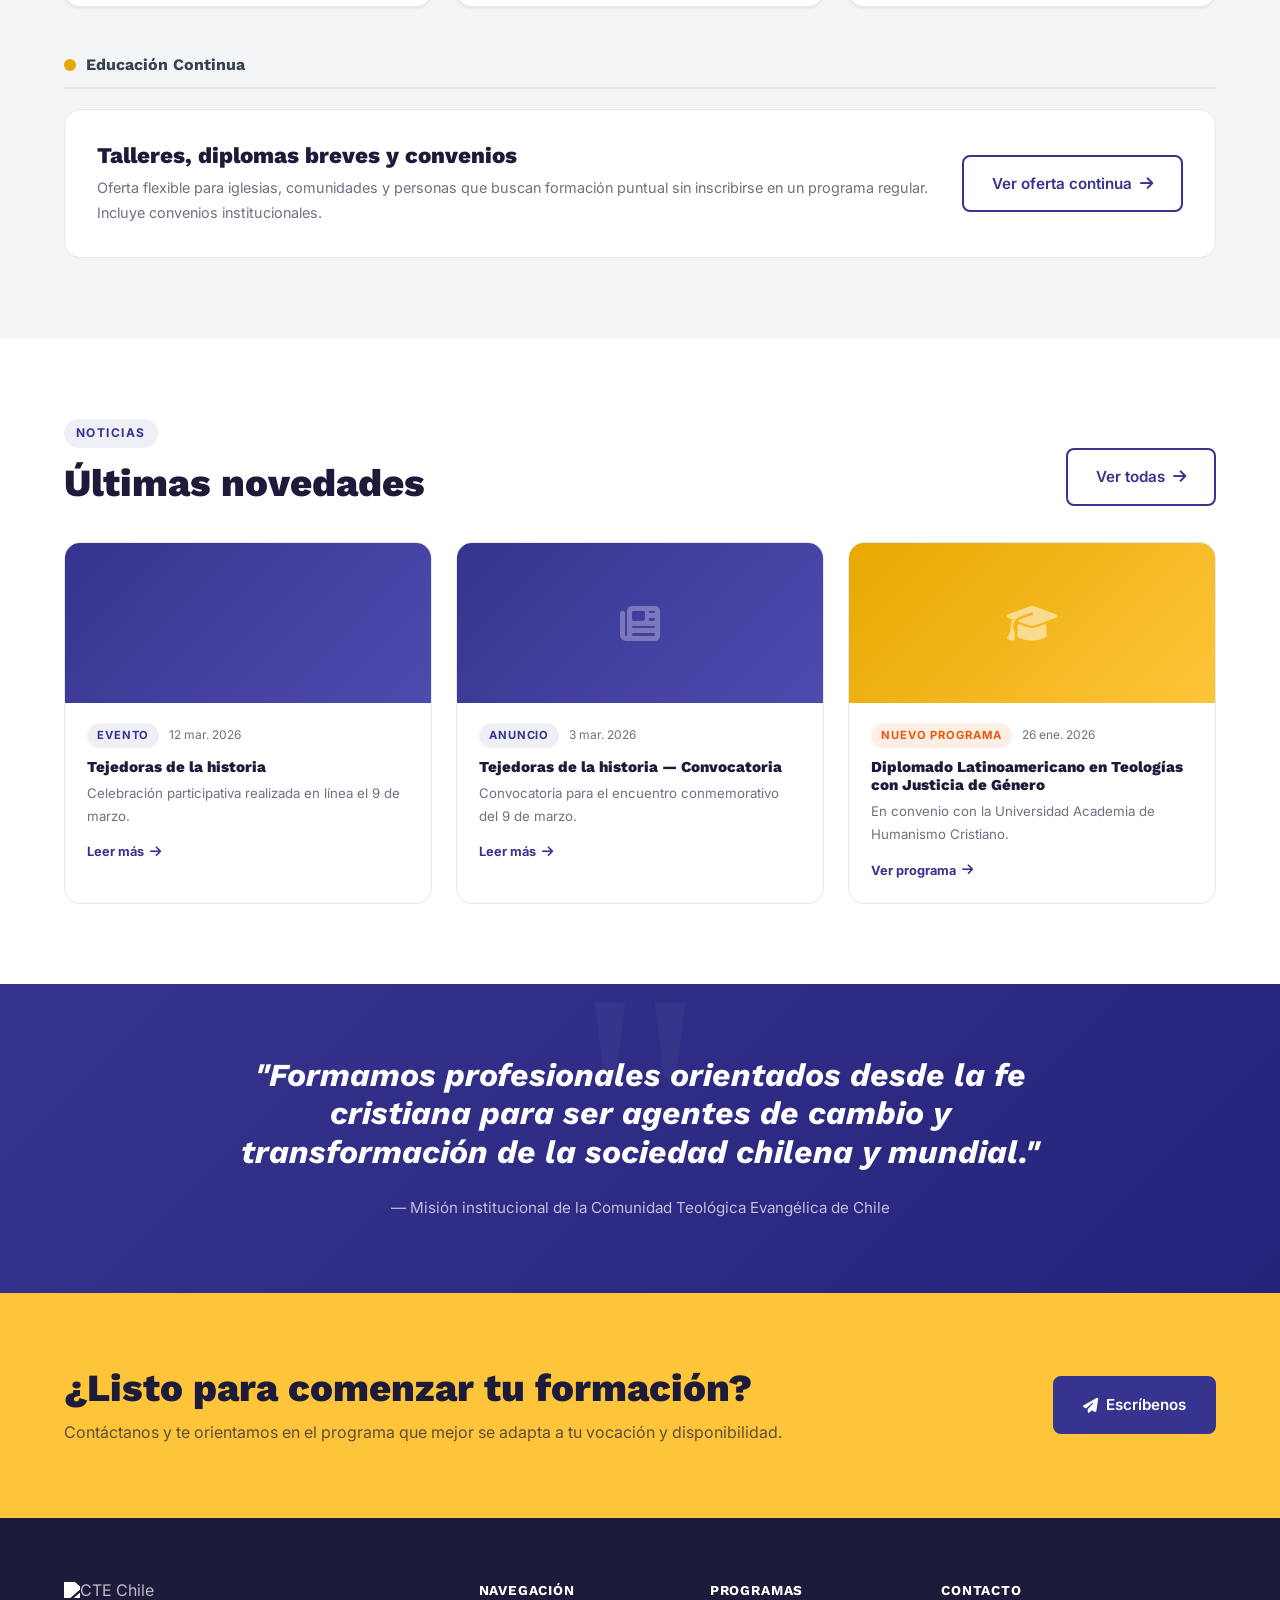
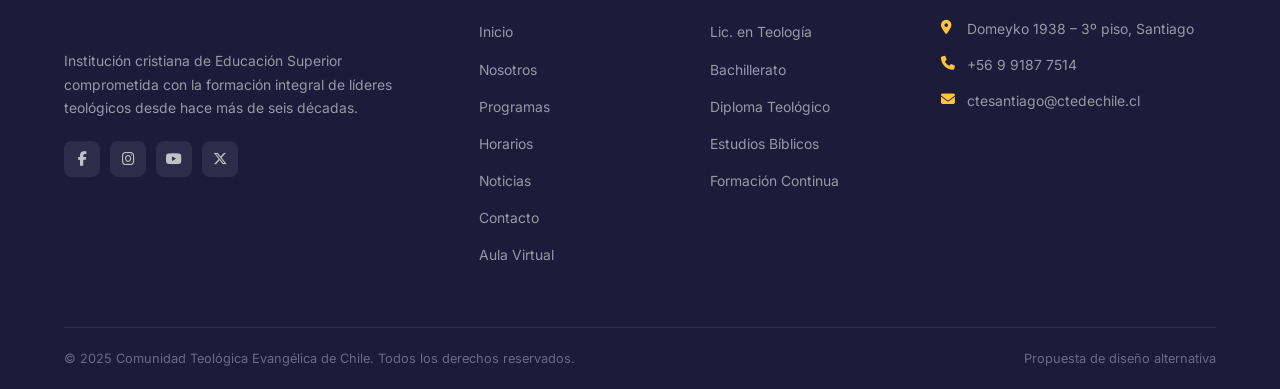
==== commit b654aded: "Agrega sección noticias, Diplomado Latinoamericano en Ed. Continua y preview en home" ====
--- a/index.html
+++ b/index.html
@@ -27,6 +27,7 @@
           <li><a href="continua.html">Ed. Continua</a></li>
           <li><a href="docentes.html">Cuerpo Docente</a></li>
           <li><a href="horarios.html">Horarios</a></li>
+          <li><a href="noticias.html">Noticias</a></li>
           <li><a href="contacto.html">Contacto</a></li>
           <li><a href="#" class="nav-cta"><i class="fas fa-graduation-cap"></i> Aula Virtual</a></li>
         </ul>
@@ -246,6 +247,63 @@
     </div>
   </section>
 
+  <!-- NOTICIAS PREVIEW -->
+  <section class="section">
+    <div class="container">
+      <div style="display:flex;align-items:flex-end;justify-content:space-between;gap:16px;flex-wrap:wrap;margin-bottom:36px">
+        <div class="section-header" style="margin:0">
+          <span class="section-label">Noticias</span>
+          <h2>Últimas novedades</h2>
+        </div>
+        <a href="noticias.html" class="btn btn-ghost">Ver todas <i class="fas fa-arrow-right"></i></a>
+      </div>
+      <div style="display:grid;grid-template-columns:repeat(3,1fr);gap:24px">
+
+        <div style="background:var(--white);border:1px solid var(--gray-200);border-radius:var(--radius-lg);overflow:hidden;transition:var(--transition)" onmouseover="this.style.boxShadow='var(--shadow)';this.style.transform='translateY(-3px)'" onmouseout="this.style.boxShadow='';this.style.transform=''">
+          <div style="height:160px;background:linear-gradient(135deg,var(--primary),var(--primary-light));display:flex;align-items:center;justify-content:center;color:rgba(255,255,255,.3);font-size:2.5rem">
+            <img src="https://ctedechile.cl/wp-content/uploads/2025/01/copia-Taller-Teologico-2025.png" alt="Tejedoras de la historia" style="width:100%;height:160px;object-fit:cover;display:block" onerror="this.style.display='none'">
+          </div>
+          <div style="padding:20px 22px">
+            <div style="display:flex;align-items:center;gap:10px;margin-bottom:10px">
+              <span style="font-size:.7rem;font-weight:700;letter-spacing:.08em;text-transform:uppercase;color:var(--primary);background:rgba(54,52,142,.08);padding:3px 10px;border-radius:99px">Evento</span>
+              <span style="font-size:.75rem;color:var(--gray-500)">12 mar. 2026</span>
+            </div>
+            <h3 style="font-size:.95rem;margin-bottom:6px">Tejedoras de la historia</h3>
+            <p style="font-size:.83rem;color:var(--gray-500);margin:0">Celebración participativa realizada en línea el 9 de marzo.</p>
+            <a href="noticias.html" style="display:inline-flex;align-items:center;gap:6px;font-size:.8rem;font-weight:700;color:var(--primary);margin-top:14px">Leer más <i class="fas fa-arrow-right"></i></a>
+          </div>
+        </div>
+
+        <div style="background:var(--white);border:1px solid var(--gray-200);border-radius:var(--radius-lg);overflow:hidden;transition:var(--transition)" onmouseover="this.style.boxShadow='var(--shadow)';this.style.transform='translateY(-3px)'" onmouseout="this.style.boxShadow='';this.style.transform=''">
+          <div style="height:160px;background:linear-gradient(135deg,var(--primary),var(--primary-light));display:flex;align-items:center;justify-content:center;color:rgba(255,255,255,.3);font-size:2.5rem"><i class="fas fa-newspaper"></i></div>
+          <div style="padding:20px 22px">
+            <div style="display:flex;align-items:center;gap:10px;margin-bottom:10px">
+              <span style="font-size:.7rem;font-weight:700;letter-spacing:.08em;text-transform:uppercase;color:var(--primary);background:rgba(54,52,142,.08);padding:3px 10px;border-radius:99px">Anuncio</span>
+              <span style="font-size:.75rem;color:var(--gray-500)">3 mar. 2026</span>
+            </div>
+            <h3 style="font-size:.95rem;margin-bottom:6px">Tejedoras de la historia — Convocatoria</h3>
+            <p style="font-size:.83rem;color:var(--gray-500);margin:0">Convocatoria para el encuentro conmemorativo del 9 de marzo.</p>
+            <a href="noticias.html" style="display:inline-flex;align-items:center;gap:6px;font-size:.8rem;font-weight:700;color:var(--primary);margin-top:14px">Leer más <i class="fas fa-arrow-right"></i></a>
+          </div>
+        </div>
+
+        <div style="background:var(--white);border:1px solid var(--gray-200);border-radius:var(--radius-lg);overflow:hidden;transition:var(--transition)" onmouseover="this.style.boxShadow='var(--shadow)';this.style.transform='translateY(-3px)'" onmouseout="this.style.boxShadow='';this.style.transform=''">
+          <div style="height:160px;background:linear-gradient(135deg,var(--secondary-dark),var(--secondary));display:flex;align-items:center;justify-content:center;color:rgba(255,255,255,.5);font-size:2.5rem"><i class="fas fa-graduation-cap"></i></div>
+          <div style="padding:20px 22px">
+            <div style="display:flex;align-items:center;gap:10px;margin-bottom:10px">
+              <span style="font-size:.7rem;font-weight:700;letter-spacing:.08em;text-transform:uppercase;color:#ea580c;background:rgba(234,88,12,.1);padding:3px 10px;border-radius:99px">Nuevo programa</span>
+              <span style="font-size:.75rem;color:var(--gray-500)">26 ene. 2026</span>
+            </div>
+            <h3 style="font-size:.95rem;margin-bottom:6px">Diplomado Latinoamericano en Teologías con Justicia de Género</h3>
+            <p style="font-size:.83rem;color:var(--gray-500);margin:0">En convenio con la Universidad Academia de Humanismo Cristiano.</p>
+            <a href="continua.html" style="display:inline-flex;align-items:center;gap:6px;font-size:.8rem;font-weight:700;color:var(--primary);margin-top:14px">Ver programa <i class="fas fa-arrow-right"></i></a>
+          </div>
+        </div>
+
+      </div>
+    </div>
+  </section>
+
   <!-- MISSION STRIP -->
   <section class="mission-strip">
     <div class="container">
@@ -292,6 +350,7 @@
             <li><a href="nosotros.html">Nosotros</a></li>
             <li><a href="programas.html">Programas</a></li>
             <li><a href="horarios.html">Horarios</a></li>
+          <li><a href="noticias.html">Noticias</a></li>
           <li><a href="contacto.html">Contacto</a></li>
             <li><a href="#">Aula Virtual</a></li>
           </ul>
